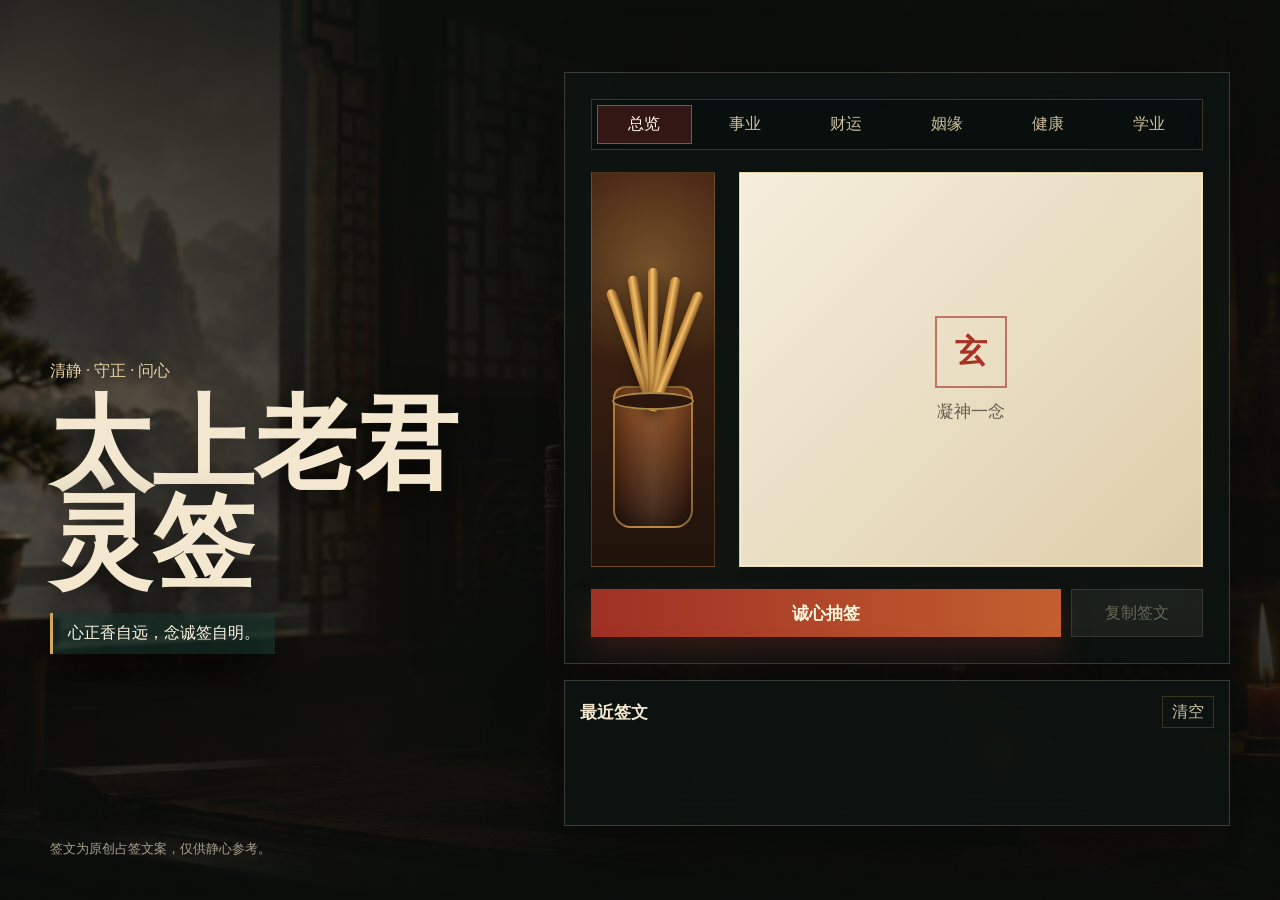
==== index.html @ f6d78206 "Initial open source release" ====
<!doctype html>
<html lang="zh-CN">
  <head>
    <meta charset="UTF-8" />
    <meta name="viewport" content="width=device-width, initial-scale=1.0" />
    <title>太上老君灵签</title>
    <link rel="stylesheet" href="./styles.css" />
  </head>
  <body>
    <main class="app-shell">
      <section class="brand-pane" aria-label="太上老君灵签">
        <div class="brand-lockup">
          <p class="eyebrow">清静 · 守正 · 问心</p>
          <h1>太上老君灵签</h1>
          <p class="verse">心正香自远，念诚签自明。</p>
        </div>
      </section>

      <section class="draw-pane" aria-label="抽签">
        <div class="tool-frame">
          <div class="topic-row" role="radiogroup" aria-label="求签主题">
            <button class="topic is-active" type="button" role="radio" aria-checked="true" data-topic="总览">总览</button>
            <button class="topic" type="button" role="radio" aria-checked="false" data-topic="事业">事业</button>
            <button class="topic" type="button" role="radio" aria-checked="false" data-topic="财运">财运</button>
            <button class="topic" type="button" role="radio" aria-checked="false" data-topic="姻缘">姻缘</button>
            <button class="topic" type="button" role="radio" aria-checked="false" data-topic="健康">健康</button>
            <button class="topic" type="button" role="radio" aria-checked="false" data-topic="学业">学业</button>
          </div>

          <div class="oracle-stage" aria-live="polite">
            <div class="lot-cylinder" id="lotCylinder" aria-hidden="true">
              <span></span><span></span><span></span><span></span><span></span>
            </div>
            <div class="result-card" id="resultCard">
              <div class="empty-state">
                <p class="seal">玄</p>
                <p>凝神一念</p>
              </div>
            </div>
          </div>

          <div class="action-row">
            <button class="primary-action" id="drawButton" type="button">诚心抽签</button>
            <button class="ghost-action" id="copyButton" type="button" disabled>复制签文</button>
          </div>
        </div>

        <aside class="history-panel" aria-label="最近签文">
          <div class="history-head">
            <h2>最近签文</h2>
            <button class="clear-history" id="clearHistory" type="button">清空</button>
          </div>
          <ol class="history-list" id="historyList"></ol>
        </aside>
      </section>
    </main>

    <footer class="site-note">签文为原创占签文案，仅供静心参考。</footer>

    <script src="./script.js"></script>
  </body>
</html>
---- styles.css ----
:root {
  color-scheme: dark;
  --ink: #18110c;
  --night: #101b19;
  --moss: #183c33;
  --jade: #4f8f74;
  --cinnabar: #9f3024;
  --gold: #d8ad5b;
  --paper: #f3e8cf;
  --paper-soft: #fff7e4;
  --muted: #cbbf9d;
  --line: rgba(243, 232, 207, 0.2);
  --shadow: rgba(0, 0, 0, 0.36);
  font-family:
    "Songti SC", "STSong", "Noto Serif CJK SC", "Source Han Serif SC",
    "Microsoft YaHei", serif;
}

* {
  box-sizing: border-box;
}

body {
  min-height: 100vh;
  margin: 0;
  color: var(--paper);
  background:
    linear-gradient(90deg, rgba(11, 14, 12, 0.36), rgba(11, 14, 12, 0.9) 58%, rgba(11, 14, 12, 0.72)),
    linear-gradient(0deg, rgba(11, 14, 12, 0.82), rgba(11, 14, 12, 0.1) 42%, rgba(11, 14, 12, 0.74)),
    url("./assets/taishang-altar.png") center / cover fixed;
  overflow-x: hidden;
}

button {
  font: inherit;
}

.app-shell {
  display: grid;
  grid-template-columns: minmax(280px, 0.82fr) minmax(420px, 1.18fr);
  gap: clamp(20px, 4vw, 64px);
  width: min(1180px, calc(100vw - 40px));
  min-height: calc(100vh - 42px);
  margin: 0 auto;
  padding: clamp(28px, 5vw, 66px) 0 24px;
  align-items: center;
}

.brand-pane {
  min-height: 58vh;
  display: flex;
  align-items: flex-end;
}

.brand-lockup {
  width: min(520px, 100%);
  padding-bottom: clamp(8px, 7vh, 56px);
  text-shadow: 0 12px 34px rgba(0, 0, 0, 0.72);
}

.eyebrow {
  margin: 0 0 14px;
  color: #ead3a5;
  font-size: clamp(0.82rem, 1.5vw, 1.02rem);
}

h1 {
  margin: 0;
  font-size: clamp(3.15rem, 8vw, 6.5rem);
  line-height: 0.95;
  font-weight: 700;
  letter-spacing: 0;
}

.verse {
  width: fit-content;
  max-width: 100%;
  margin: 22px 0 0;
  padding: 10px 15px;
  color: var(--paper-soft);
  background: rgba(24, 60, 51, 0.54);
  border-left: 3px solid var(--gold);
  box-shadow: 0 14px 28px rgba(0, 0, 0, 0.22);
}

.draw-pane {
  display: grid;
  gap: 16px;
}

.tool-frame,
.history-panel {
  border: 1px solid var(--line);
  background: rgba(13, 22, 19, 0.72);
  backdrop-filter: blur(22px);
  box-shadow: 0 24px 70px var(--shadow);
}

.tool-frame {
  padding: clamp(16px, 2.6vw, 26px);
}

.topic-row {
  display: grid;
  grid-template-columns: repeat(6, minmax(0, 1fr));
  gap: 6px;
  padding: 5px;
  border: 1px solid rgba(216, 173, 91, 0.26);
  background: rgba(6, 13, 12, 0.5);
}

.topic,
.ghost-action,
.clear-history {
  min-height: 38px;
  border: 1px solid transparent;
  color: var(--muted);
  background: transparent;
  cursor: pointer;
  transition:
    color 160ms ease,
    border-color 160ms ease,
    background 160ms ease,
    transform 160ms ease;
}

.topic {
  padding: 8px 7px;
  white-space: nowrap;
}

.topic:hover,
.topic.is-active {
  color: var(--paper-soft);
  border-color: rgba(216, 173, 91, 0.45);
  background: rgba(159, 48, 36, 0.28);
}

.oracle-stage {
  display: grid;
  grid-template-columns: 124px minmax(0, 1fr);
  gap: clamp(14px, 2.4vw, 24px);
  min-height: 395px;
  margin: 22px 0;
  align-items: stretch;
}

.lot-cylinder {
  position: relative;
  display: grid;
  place-items: center;
  align-self: stretch;
  min-height: 300px;
  border: 1px solid rgba(216, 173, 91, 0.24);
  background:
    radial-gradient(circle at 50% 24%, rgba(216, 173, 91, 0.34), transparent 34%),
    linear-gradient(180deg, rgba(111, 54, 24, 0.66), rgba(34, 18, 11, 0.9));
  overflow: hidden;
}

.lot-cylinder::before {
  content: "";
  position: absolute;
  left: 21px;
  right: 21px;
  bottom: 38px;
  height: 138px;
  border: 2px solid rgba(216, 173, 91, 0.52);
  border-radius: 12px 12px 18px 18px;
  background:
    linear-gradient(90deg, transparent, rgba(255, 231, 164, 0.12), transparent),
    linear-gradient(180deg, #8c4c21, #462313 70%, #25130d);
  box-shadow: inset 0 0 26px rgba(0, 0, 0, 0.46);
}

.lot-cylinder::after {
  content: "";
  position: absolute;
  bottom: 156px;
  width: 78px;
  height: 14px;
  border-radius: 50%;
  border: 2px solid rgba(237, 198, 102, 0.65);
  background: #2c160d;
  z-index: 2;
}

.lot-cylinder span {
  position: absolute;
  bottom: 158px;
  width: 10px;
  height: 128px;
  border-radius: 7px 7px 3px 3px;
  background: linear-gradient(90deg, #b6772d, #f0c06a 45%, #8b551f);
  transform-origin: 50% 100%;
  box-shadow: 0 5px 14px rgba(0, 0, 0, 0.3);
}

.lot-cylinder span:nth-child(1) { transform: rotate(-20deg) translateY(2px); }
.lot-cylinder span:nth-child(2) { transform: rotate(-9deg) translateY(-6px); }
.lot-cylinder span:nth-child(3) { transform: rotate(0deg) translateY(-12px); }
.lot-cylinder span:nth-child(4) { transform: rotate(10deg) translateY(-5px); }
.lot-cylinder span:nth-child(5) { transform: rotate(22deg) translateY(3px); }

.lot-cylinder.is-shaking {
  animation: shake 820ms cubic-bezier(0.36, 0.07, 0.19, 0.97);
}

.result-card {
  min-width: 0;
  min-height: 395px;
  padding: clamp(18px, 3vw, 30px);
  border: 1px solid rgba(216, 173, 91, 0.32);
  background:
    linear-gradient(135deg, rgba(255, 247, 228, 0.96), rgba(234, 217, 179, 0.94)),
    linear-gradient(45deg, rgba(79, 143, 116, 0.12), transparent);
  color: var(--ink);
  box-shadow: inset 0 0 0 1px rgba(255, 255, 255, 0.45);
}

.empty-state {
  display: grid;
  height: 100%;
  min-height: 333px;
  place-items: center;
  align-content: center;
  gap: 12px;
  color: rgba(24, 17, 12, 0.62);
}

.seal {
  display: grid;
  place-items: center;
  width: 72px;
  height: 72px;
  margin: 0;
  color: #a73225;
  border: 2px solid rgba(159, 48, 36, 0.6);
  font-size: 2rem;
  font-weight: 700;
}

.empty-state p:last-child {
  margin: 0;
  font-size: 1.05rem;
}

.result-head {
  display: flex;
  gap: 14px;
  align-items: flex-start;
  justify-content: space-between;
  padding-bottom: 14px;
  border-bottom: 1px solid rgba(24, 17, 12, 0.16);
}

.lot-meta {
  margin: 0 0 7px;
  color: #6e3a24;
  font-size: 0.9rem;
}

.result-head h2 {
  margin: 0;
  font-size: clamp(1.55rem, 3vw, 2.2rem);
  line-height: 1.08;
  letter-spacing: 0;
}

.grade-badge {
  flex: 0 0 auto;
  min-width: 58px;
  padding: 9px 10px;
  color: #fff8de;
  background: var(--cinnabar);
  text-align: center;
  font-weight: 700;
  box-shadow: 0 10px 20px rgba(159, 48, 36, 0.22);
}

.poem {
  margin: 20px 0 18px;
  color: #2e1b12;
  font-size: clamp(1.08rem, 2vw, 1.3rem);
  line-height: 1.9;
}

.interpretation {
  margin: 0;
  color: #513a28;
  line-height: 1.85;
}

.reading-grid {
  display: grid;
  grid-template-columns: repeat(2, minmax(0, 1fr));
  gap: 10px;
  margin-top: 22px;
}

.reading-item {
  min-height: 82px;
  padding: 12px;
  border: 1px solid rgba(24, 17, 12, 0.13);
  background: rgba(255, 255, 255, 0.32);
}

.reading-item strong {
  display: block;
  margin-bottom: 6px;
  color: #7b2c22;
  font-size: 0.93rem;
}

.reading-item span {
  color: #463322;
  line-height: 1.55;
}

.action-row {
  display: grid;
  grid-template-columns: minmax(0, 1fr) 132px;
  gap: 10px;
}

.primary-action,
.ghost-action {
  height: 48px;
}

.primary-action {
  border: 0;
  color: #fff7de;
  background: linear-gradient(90deg, #9f3024, #c35f2f);
  cursor: pointer;
  font-size: 1.06rem;
  font-weight: 700;
  box-shadow: 0 14px 30px rgba(159, 48, 36, 0.28);
  transition:
    filter 160ms ease,
    transform 160ms ease;
}

.primary-action:hover,
.ghost-action:hover,
.clear-history:hover {
  transform: translateY(-1px);
}

.primary-action:active,
.ghost-action:active,
.clear-history:active {
  transform: translateY(0);
}

.primary-action:disabled {
  cursor: wait;
  filter: saturate(0.6);
}

.ghost-action {
  border-color: rgba(216, 173, 91, 0.34);
  background: rgba(255, 247, 228, 0.06);
}

.ghost-action:disabled {
  cursor: not-allowed;
  color: rgba(203, 191, 157, 0.45);
  border-color: rgba(243, 232, 207, 0.12);
  transform: none;
}

.history-panel {
  padding: 15px;
}

.history-head {
  display: flex;
  align-items: center;
  justify-content: space-between;
  gap: 14px;
  margin-bottom: 10px;
}

.history-head h2 {
  margin: 0;
  font-size: 1.05rem;
}

.clear-history {
  min-height: 32px;
  padding: 0 9px;
  border-color: rgba(216, 173, 91, 0.22);
}

.history-list {
  display: grid;
  grid-template-columns: repeat(3, minmax(0, 1fr));
  gap: 8px;
  min-height: 72px;
  margin: 0;
  padding: 0;
  list-style: none;
}

.history-list li {
  min-height: 70px;
  padding: 10px;
  border: 1px solid rgba(243, 232, 207, 0.14);
  background: rgba(255, 247, 228, 0.07);
  cursor: pointer;
}

.history-list button {
  display: grid;
  gap: 4px;
  width: 100%;
  height: 100%;
  padding: 0;
  border: 0;
  color: inherit;
  background: transparent;
  text-align: left;
  cursor: pointer;
}

.history-no,
.history-title {
  overflow: hidden;
  text-overflow: ellipsis;
  white-space: nowrap;
}

.history-no {
  color: var(--gold);
  font-size: 0.8rem;
}

.history-title {
  color: var(--paper-soft);
  font-weight: 700;
}

.history-topic {
  color: var(--muted);
  font-size: 0.8rem;
}

.site-note {
  width: min(1180px, calc(100vw - 40px));
  margin: -18px auto 18px;
  color: rgba(243, 232, 207, 0.66);
  font-size: 0.82rem;
}

@keyframes shake {
  10%, 90% { transform: translateX(-2px) rotate(-1deg); }
  20%, 80% { transform: translateX(4px) rotate(1.4deg); }
  30%, 50%, 70% { transform: translateX(-6px) rotate(-2deg); }
  40%, 60% { transform: translateX(6px) rotate(2deg); }
}

@media (max-width: 920px) {
  body {
    background-position: 42% center;
  }

  .app-shell {
    grid-template-columns: 1fr;
    align-items: start;
    width: min(720px, calc(100vw - 28px));
    padding-top: 24px;
  }

  .brand-pane {
    min-height: 30vh;
    align-items: flex-end;
  }

  .brand-lockup {
    padding-bottom: 0;
  }

  .site-note {
    width: min(720px, calc(100vw - 28px));
    margin-top: 4px;
  }
}

@media (max-width: 620px) {
  .app-shell {
    width: min(100vw - 20px, 520px);
    padding-top: 16px;
  }

  .topic-row {
    grid-template-columns: repeat(3, minmax(0, 1fr));
  }

  .oracle-stage {
    grid-template-columns: 1fr;
    min-height: auto;
  }

  .lot-cylinder {
    min-height: 150px;
  }

  .lot-cylinder::before {
    left: calc(50% - 42px);
    right: auto;
    bottom: 22px;
    width: 84px;
    height: 82px;
  }

  .lot-cylinder::after {
    bottom: 99px;
  }

  .lot-cylinder span {
    bottom: 99px;
    height: 76px;
  }

  .result-card {
    min-height: 360px;
  }

  .reading-grid,
  .history-list,
  .action-row {
    grid-template-columns: 1fr;
  }

  .ghost-action {
    height: 44px;
  }
}
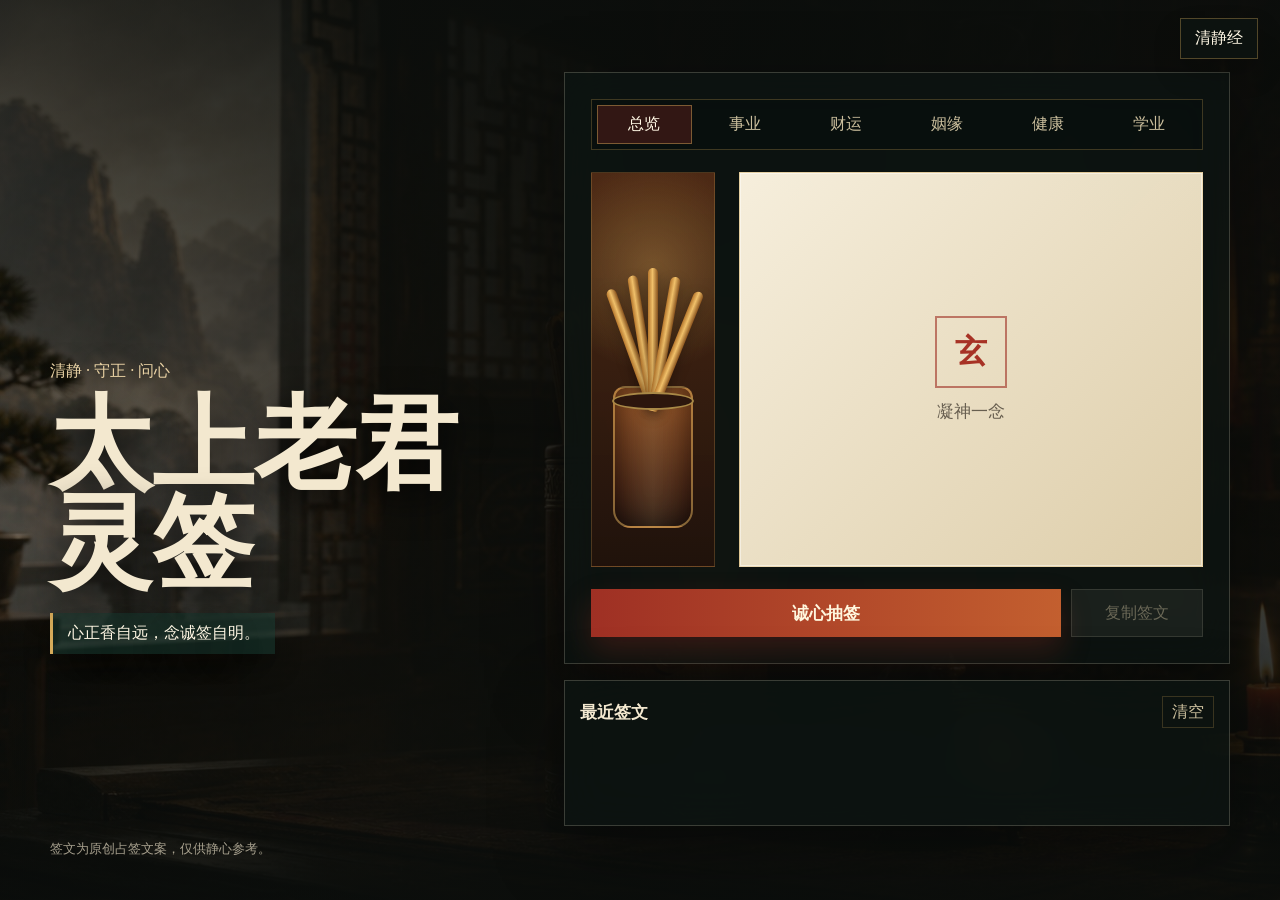
==== commit e16419d6: "Add Qingjing Jing page" ====
--- a/index.html
+++ b/index.html
@@ -7,6 +7,10 @@
     <link rel="stylesheet" href="./styles.css" />
   </head>
   <body>
+    <nav class="site-nav" aria-label="站点导航">
+      <a href="./qingjingjing.html">清静经</a>
+    </nav>
+
     <main class="app-shell">
       <section class="brand-pane" aria-label="太上老君灵签">
         <div class="brand-lockup">
--- a/styles.css
+++ b/styles.css
@@ -27,12 +27,37 @@
   background:
     linear-gradient(90deg, rgba(11, 14, 12, 0.36), rgba(11, 14, 12, 0.9) 58%, rgba(11, 14, 12, 0.72)),
     linear-gradient(0deg, rgba(11, 14, 12, 0.82), rgba(11, 14, 12, 0.1) 42%, rgba(11, 14, 12, 0.74)),
-    url("./assets/taishang-altar.png") center / cover fixed;
+    url("./assets/taishang-altar.jpg") center / cover fixed;
   overflow-x: hidden;
+}
+
+a {
+  color: inherit;
 }
 
 button {
   font: inherit;
+}
+
+.site-nav {
+  position: fixed;
+  top: 18px;
+  right: 22px;
+  z-index: 10;
+  display: flex;
+  gap: 8px;
+}
+
+.site-nav a {
+  min-width: 78px;
+  padding: 9px 13px;
+  border: 1px solid rgba(216, 173, 91, 0.34);
+  color: var(--paper-soft);
+  background: rgba(13, 22, 19, 0.72);
+  backdrop-filter: blur(14px);
+  text-align: center;
+  text-decoration: none;
+  box-shadow: 0 14px 28px rgba(0, 0, 0, 0.2);
 }
 
 .app-shell {
@@ -453,6 +478,61 @@
   font-size: 0.82rem;
 }
 
+.site-note a {
+  color: #ead3a5;
+  text-decoration-thickness: 1px;
+  text-underline-offset: 4px;
+}
+
+.scripture-shell {
+  width: min(920px, calc(100vw - 40px));
+  min-height: calc(100vh - 72px);
+  margin: 0 auto;
+  padding: clamp(58px, 8vw, 92px) 0 34px;
+}
+
+.scripture-hero {
+  margin-bottom: 24px;
+  text-shadow: 0 12px 34px rgba(0, 0, 0, 0.72);
+}
+
+.scripture-hero h1 {
+  max-width: 820px;
+  font-size: clamp(2.5rem, 7vw, 5.4rem);
+}
+
+.scripture-paper {
+  padding: clamp(22px, 4vw, 46px);
+  border: 1px solid rgba(216, 173, 91, 0.32);
+  background:
+    linear-gradient(135deg, rgba(255, 247, 228, 0.97), rgba(236, 221, 186, 0.95)),
+    linear-gradient(45deg, rgba(79, 143, 116, 0.12), transparent);
+  color: var(--ink);
+  box-shadow:
+    inset 0 0 0 1px rgba(255, 255, 255, 0.45),
+    0 24px 70px var(--shadow);
+}
+
+.scripture-paper p {
+  margin: 0;
+  color: #382418;
+  font-size: clamp(1.06rem, 1.8vw, 1.24rem);
+  line-height: 2.08;
+  text-align: justify;
+}
+
+.scripture-paper p + p {
+  margin-top: 18px;
+}
+
+.scripture-paper hr {
+  width: 96px;
+  height: 1px;
+  margin: 30px auto;
+  border: 0;
+  background: rgba(159, 48, 36, 0.34);
+}
+
 @keyframes shake {
   10%, 90% { transform: translateX(-2px) rotate(-1deg); }
   20%, 80% { transform: translateX(4px) rotate(1.4deg); }
@@ -484,6 +564,16 @@
   .site-note {
     width: min(720px, calc(100vw - 28px));
     margin-top: 4px;
+  }
+
+  .site-nav {
+    top: 12px;
+    right: 14px;
+  }
+
+  .scripture-shell {
+    width: min(720px, calc(100vw - 28px));
+    padding-top: 64px;
   }
 }
 
@@ -536,4 +626,23 @@
   .ghost-action {
     height: 44px;
   }
-}
+
+  .site-nav a {
+    min-width: 68px;
+    padding: 8px 10px;
+  }
+
+  .scripture-shell {
+    width: min(100vw - 20px, 520px);
+    padding-top: 58px;
+  }
+
+  .scripture-paper {
+    padding: 20px 18px;
+  }
+
+  .scripture-paper p {
+    line-height: 1.92;
+    text-align: left;
+  }
+}
